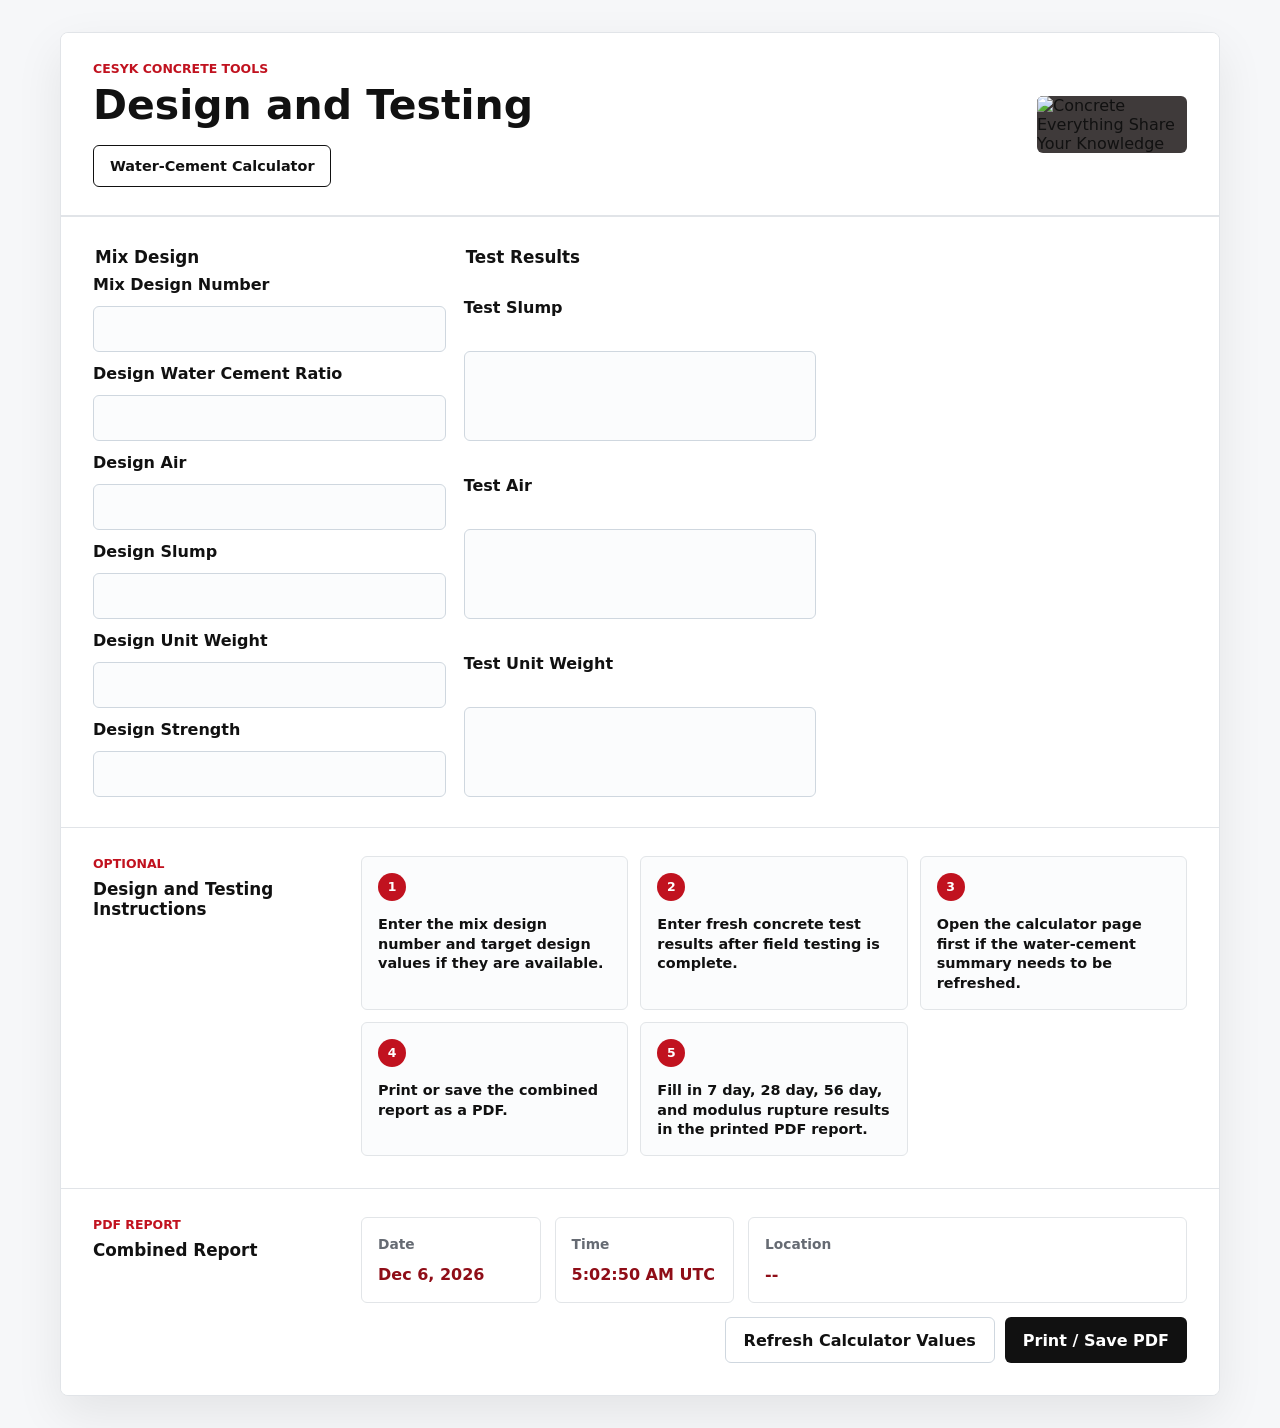
==== design-testing.html @ f67fa442 "Add files via upload" ====
<!doctype html>
<html lang="en">
  <head>
    <meta charset="utf-8">
    <meta name="viewport" content="width=device-width, initial-scale=1">
    <title>CESYK Design and Testing</title>
    <meta
      name="description"
      content="Design and testing report page for the CESYK water-cement ratio calculator."
    >
    <link rel="stylesheet" href="styles.css">
  </head>
  <body>
    <main class="app-shell">
      <section class="workspace" aria-labelledby="design-title">
        <div class="masthead simple-masthead">
          <div>
            <p class="eyebrow">CESYK Concrete Tools</p>
            <h1 id="design-title">Design and Testing</h1>
            <a class="page-link" href="index.html">Water-Cement Calculator</a>
          </div>
          <img
            class="brand-logo"
            src="assets/logo.png"
            alt="Concrete Everything Share Your Knowledge"
          >
        </div>

        <form class="design-form" id="designForm">
          <fieldset class="design-panel">
            <legend>Mix Design</legend>

            <label for="mixDesignNumber">Mix Design Number</label>
            <input id="mixDesignNumber" name="mixDesignNumber" type="text">

            <label for="designWaterCementRatio">Design Water Cement Ratio</label>
            <input id="designWaterCementRatio" name="designWaterCementRatio" type="number" min="0" step="0.001">

            <label for="designAir">Design Air</label>
            <input id="designAir" name="designAir" type="number" min="0" step="0.1">

            <label for="designSlump">Design Slump</label>
            <input id="designSlump" name="designSlump" type="number" min="0" step="0.25">

            <label for="designUnitWeight">Design Unit Weight</label>
            <input id="designUnitWeight" name="designUnitWeight" type="number" min="0" step="0.1">

            <label for="designStrength">Design Strength</label>
            <input id="designStrength" name="designStrength" type="number" min="0" step="1">
          </fieldset>

          <fieldset class="design-panel">
            <legend>Test Results</legend>

            <label for="testSlump">Test Slump</label>
            <input id="testSlump" name="testSlump" type="number" min="0" step="0.25">

            <label for="testAir">Test Air</label>
            <input id="testAir" name="testAir" type="number" min="0" step="0.1">

            <label for="testUnitWeight">Test Unit Weight</label>
            <input id="testUnitWeight" name="testUnitWeight" type="number" min="0" step="0.1">
          </fieldset>
        </form>

        <section class="instructions" aria-labelledby="design-instructions-title">
          <div>
            <p class="eyebrow dark">Optional</p>
            <h2 id="design-instructions-title">Design and Testing Instructions</h2>
          </div>
          <ol>
            <li>Enter the mix design number and target design values if they are available.</li>
            <li>Enter fresh concrete test results after field testing is complete.</li>
            <li>Open the calculator page first if the water-cement summary needs to be refreshed.</li>
            <li>Print or save the combined report as a PDF.</li>
            <li>Fill in 7 day, 28 day, 56 day, and modulus rupture results in the printed PDF report.</li>
          </ol>
        </section>

        <section class="report-actions" aria-labelledby="design-report-title">
          <div>
            <p class="eyebrow dark">PDF Report</p>
            <h2 id="design-report-title">Combined Report</h2>
          </div>
          <div class="report-content">
            <div class="report-meta">
              <article>
                <span>Date</span>
                <output id="designReportDate">--</output>
              </article>
              <article>
                <span>Time</span>
                <output id="designReportTime">--</output>
              </article>
              <article>
                <span>Location</span>
                <output id="designReportLocation">--</output>
              </article>
            </div>
            <div class="report-buttons horizontal-buttons">
              <button class="secondary-button" id="loadReportValues" type="button">Refresh Calculator Values</button>
              <button class="print-button" id="printCombinedReport" type="button">Print / Save PDF</button>
            </div>
          </div>
        </section>
        <section class="print-report-document" id="combinedPrintReport" aria-label="Combined printable report"></section>
      </section>
    </main>

    <script src="design-testing.js"></script>
  </body>
</html>
---- styles.css ----
:root {
  color-scheme: light;
  --bg: #f6f7f9;
  --surface: #ffffff;
  --ink: #111111;
  --muted: #666b73;
  --line: #e1e4e8;
  --accent: #c1121f;
  --accent-strong: #8f0d17;
  --field: #fbfcfd;
  --shadow: 0 18px 48px rgba(17, 17, 17, 0.08);
}

* {
  box-sizing: border-box;
}

body {
  margin: 0;
  min-height: 100vh;
  background: var(--bg);
  color: var(--ink);
  font-family:
    Inter, ui-sans-serif, system-ui, -apple-system, BlinkMacSystemFont, "Segoe UI",
    sans-serif;
}

.app-shell {
  width: min(1160px, calc(100% - 32px));
  min-height: 100vh;
  margin: 0 auto;
  display: grid;
  align-items: center;
  padding: 32px 0;
}

.workspace {
  background: var(--surface);
  border: 1px solid var(--line);
  border-radius: 8px;
  box-shadow: var(--shadow);
  overflow: hidden;
}

.masthead {
  display: grid;
  grid-template-columns: minmax(0, 1fr) minmax(120px, 180px) 250px;
  justify-content: space-between;
  gap: 24px;
  align-items: center;
  padding: 28px 32px;
  background: #ffffff;
  color: var(--ink);
  border-bottom: 1px solid var(--line);
}

.page-link {
  width: fit-content;
  margin-top: 18px;
  border: 1px solid var(--ink);
  border-radius: 6px;
  display: inline-flex;
  align-items: center;
  min-height: 42px;
  padding: 0 16px;
  color: var(--ink);
  font-size: 0.9rem;
  font-weight: 850;
  text-decoration: none;
}

.page-link:hover,
.page-link:focus {
  border-color: var(--accent);
  background: var(--accent);
  color: #ffffff;
  outline: 0;
}

.simple-masthead {
  grid-template-columns: minmax(0, 1fr) minmax(120px, 180px);
}

.brand-logo {
  width: min(100%, 150px);
  max-height: 150px;
  border-radius: 6px;
  object-fit: contain;
  justify-self: end;
  background: #3f3a3a;
}

.eyebrow {
  margin: 0 0 8px;
  color: var(--accent);
  font-size: 0.78rem;
  font-weight: 800;
  text-transform: uppercase;
}

.eyebrow.dark {
  color: var(--accent);
}

h1,
h2,
legend,
p {
  margin-top: 0;
}

h1 {
  margin-bottom: 0;
  max-width: 760px;
  font-size: clamp(1.9rem, 3.2vw, 3rem);
  line-height: 1.06;
  letter-spacing: 0;
}

.ratio-meter {
  min-height: 118px;
  padding: 20px;
  border: 1px solid var(--line);
  border-left: 5px solid var(--accent);
  border-radius: 8px;
  display: grid;
  align-content: center;
  justify-items: start;
  background: #fbfcfd;
}

.ratio-label {
  color: var(--muted);
  font-size: 0.82rem;
  font-weight: 800;
  text-transform: uppercase;
}

#ratio {
  margin-top: 8px;
  color: var(--accent-strong);
  font-size: 2.85rem;
  font-weight: 850;
  line-height: 1;
}

.calculator {
  display: grid;
  grid-template-columns: minmax(340px, 0.82fr) minmax(480px, 1.18fr);
  gap: 0;
}

fieldset,
.results-panel {
  border: 0;
  margin: 0;
  padding: 30px 32px;
}

.input-panel {
  display: grid;
  grid-template-columns: minmax(0, 1fr) 156px;
  align-content: start;
  gap: 16px 18px;
  background: #ffffff;
  border-right: 1px solid var(--line);
}

legend,
h2 {
  grid-column: 1 / -1;
  margin-bottom: 8px;
  font-size: 1.05rem;
  font-weight: 850;
}

.panel-heading {
  display: flex;
  justify-content: space-between;
  gap: 20px;
  align-items: end;
  margin-bottom: 18px;
}

.panel-heading h2 {
  margin-bottom: 0;
}

label {
  display: flex;
  justify-content: space-between;
  gap: 12px;
  align-items: center;
  min-height: 46px;
  color: var(--ink);
  font-weight: 700;
}

.combined-report,
.design-form {
  padding: 30px 32px;
  border-top: 1px solid var(--line);
  background: #ffffff;
}

.combined-report {
  display: grid;
  grid-template-columns: 240px minmax(0, 1fr);
  gap: 28px;
}

.design-form {
  display: grid;
  grid-template-columns: repeat(3, minmax(0, 1fr));
  gap: 18px;
}

.design-panel {
  display: grid;
  grid-template-columns: minmax(0, 1fr);
  gap: 12px;
  padding: 0;
}

.design-panel label {
  min-height: 0;
}

.design-panel input {
  text-align: left;
}

.break-panel input {
  min-height: 54px;
}

.horizontal-buttons {
  grid-template-columns: repeat(2, max-content);
  justify-content: end;
}

.unit {
  color: var(--muted);
  font-size: 0.82rem;
  font-weight: 750;
  white-space: nowrap;
}

input,
select {
  width: 100%;
  min-height: 46px;
  border: 1px solid #cfd7df;
  border-radius: 6px;
  background: var(--field);
  color: var(--ink);
  font: inherit;
  font-weight: 760;
  padding: 0 12px;
}

input {
  text-align: right;
}

select {
  cursor: pointer;
}

input:focus,
select:focus {
  border-color: var(--accent);
  box-shadow: 0 0 0 3px rgba(193, 18, 31, 0.12);
  outline: 0;
}

.results-panel {
  background: var(--surface);
}

.report-actions {
  display: grid;
  grid-template-columns: 240px minmax(0, 1fr);
  gap: 28px;
  padding: 28px 32px 32px;
  border-top: 1px solid var(--line);
  background: #ffffff;
}

.report-actions h2 {
  margin-bottom: 0;
}

.print-report-document {
  display: none;
}

.report-content {
  display: grid;
  gap: 14px;
}

.report-meta,
.report-tools {
  display: grid;
  gap: 14px;
}

.report-meta {
  grid-template-columns: minmax(150px, 0.45fr) minmax(170px, 0.45fr) minmax(260px, 1.1fr);
}

.report-meta article {
  min-height: 86px;
}

.report-meta output {
  font-size: 1rem;
}

.report-tools {
  grid-template-columns: minmax(220px, 0.8fr) minmax(240px, 1fr) auto;
  align-items: stretch;
}

.photo-control {
  min-height: 92px;
  padding: 16px;
  border: 1px solid #e2e5e8;
  border-radius: 6px;
  display: grid;
  align-content: space-between;
  background: #fbfcfd;
  cursor: pointer;
}

.photo-control span,
.ticket-preview span {
  color: var(--muted);
  font-size: 0.86rem;
  font-weight: 800;
}

.photo-control strong {
  color: var(--ink);
  font-size: 1rem;
  font-weight: 850;
  overflow-wrap: anywhere;
}

#ticketPhoto {
  position: absolute;
  width: 1px;
  height: 1px;
  opacity: 0;
  pointer-events: none;
}

.ticket-preview {
  min-height: 92px;
  border: 1px dashed #cfd7df;
  border-radius: 6px;
  display: grid;
  place-items: center;
  overflow: hidden;
  background: #ffffff;
}

.ticket-preview img {
  width: 100%;
  height: 100%;
  max-height: 180px;
  object-fit: contain;
  display: block;
  background: #ffffff;
}

.report-buttons {
  display: grid;
  gap: 10px;
  align-self: center;
}

.print-button,
.secondary-button {
  min-width: 154px;
  min-height: 46px;
  border: 0;
  border-radius: 6px;
  align-self: center;
  background: var(--ink);
  color: #ffffff;
  cursor: pointer;
  font: inherit;
  font-weight: 850;
  padding: 0 18px;
}

.secondary-button {
  border: 1px solid #cfd7df;
  background: #ffffff;
  color: var(--ink);
}

.print-button:focus,
.print-button:hover,
.secondary-button:focus,
.secondary-button:hover {
  background: var(--accent);
  color: #ffffff;
  outline: 0;
}

.instructions {
  display: grid;
  grid-template-columns: 240px minmax(0, 1fr);
  gap: 28px;
  padding: 28px 32px 32px;
  border-top: 1px solid var(--line);
  background: #ffffff;
}

.instructions h2 {
  margin-bottom: 0;
}

.instructions ol {
  margin: 0;
  padding: 0;
  display: grid;
  grid-template-columns: repeat(3, minmax(0, 1fr));
  gap: 12px;
  counter-reset: instruction-step;
  list-style: none;
}

.instructions li {
  min-height: 126px;
  padding: 16px;
  border: 1px solid #e2e5e8;
  border-radius: 6px;
  background: #fbfcfd;
  color: var(--ink);
  font-size: 0.9rem;
  font-weight: 680;
  line-height: 1.35;
}

.instructions li::before {
  counter-increment: instruction-step;
  content: counter(instruction-step);
  width: 28px;
  height: 28px;
  margin-bottom: 14px;
  border-radius: 999px;
  display: grid;
  place-items: center;
  background: var(--accent);
  color: #ffffff;
  font-size: 0.78rem;
  font-weight: 850;
}

.result-grid {
  display: grid;
  grid-template-columns: repeat(3, minmax(0, 1fr));
  gap: 14px;
}

article {
  min-height: 112px;
  border: 1px solid #e2e5e8;
  border-radius: 6px;
  padding: 18px 16px;
  display: grid;
  align-content: space-between;
  background: #ffffff;
}

article span {
  color: var(--muted);
  font-size: 0.86rem;
  font-weight: 800;
}

article output {
  color: var(--accent-strong);
  font-size: 1.34rem;
  font-weight: 850;
  line-height: 1.15;
  overflow-wrap: anywhere;
}

@media (max-width: 820px) {
  .app-shell {
    width: min(100% - 20px, 620px);
    align-items: start;
    padding: 10px 0;
  }

  .masthead,
  .calculator {
    display: grid;
    grid-template-columns: 1fr;
  }

  .masthead {
    padding: 22px;
  }

  .brand-logo {
    justify-self: start;
    max-width: 160px;
  }

  .ratio-meter {
    justify-items: start;
    min-width: 0;
    min-height: 94px;
  }

  .input-panel {
    grid-template-columns: 1fr;
    border-right: 0;
    border-bottom: 1px solid var(--line);
  }

  label {
    min-height: 24px;
  }

  input,
  select {
    margin-bottom: 4px;
  }

  .result-grid {
    grid-template-columns: 1fr;
  }

  .report-actions {
    grid-template-columns: 1fr;
    padding: 24px 22px;
  }

  .combined-report,
  .design-form {
    grid-template-columns: 1fr;
    padding: 24px 22px;
  }

  .horizontal-buttons {
    grid-template-columns: 1fr;
  }

  .report-tools {
    grid-template-columns: 1fr;
  }

  .report-meta {
    grid-template-columns: 1fr;
  }

  .print-button,
  .secondary-button {
    width: 100%;
  }

  .instructions {
    grid-template-columns: 1fr;
    padding: 24px 22px;
  }

  .instructions ol {
    grid-template-columns: 1fr;
  }

  .instructions li {
    min-height: 0;
  }
}

@media print {
  @page {
    margin: 0.45in;
  }

  body {
    background: #ffffff;
  }

  .app-shell {
    width: 100%;
    min-height: 0;
    padding: 0;
  }

  .masthead,
  .calculator,
  .combined-report,
  .design-form,
  .report-actions,
  .instructions {
    display: none;
  }

  .workspace {
    border: 0;
    box-shadow: none;
    overflow: visible;
  }

  .print-report-document {
    display: block;
    color: #111111;
    font-size: 10.5pt;
  }

  .print-report-header {
    display: grid;
    grid-template-columns: 92px minmax(0, 1fr);
    gap: 18px;
    align-items: center;
    padding-bottom: 16px;
    border-bottom: 2px solid #111111;
  }

  .print-report-header img {
    width: 92px;
    height: 92px;
    object-fit: contain;
    background: #3f3a3a;
  }

  .print-report-header h1 {
    font-size: 22pt;
    line-height: 1.1;
  }

  .print-report-document section {
    margin-top: 16px;
    break-inside: avoid;
  }

  .print-report-document h2 {
    margin-bottom: 8px;
    padding-bottom: 5px;
    border-bottom: 1px solid #cfd7df;
    font-size: 13pt;
  }

  .print-grid {
    display: grid;
    grid-template-columns: repeat(4, minmax(0, 1fr));
    gap: 8px;
  }

  .print-grid article {
    min-height: 58px;
    padding: 9px;
    border: 1px solid #cfd7df;
    border-radius: 0;
  }

  .print-grid span {
    color: #666b73;
    font-size: 8.5pt;
    font-weight: 800;
  }

  .print-grid strong {
    color: #111111;
    font-size: 10.5pt;
    font-weight: 850;
  }

  .print-fill-grid {
    grid-template-columns: repeat(2, minmax(0, 1fr));
  }

  .print-fill-field {
    min-height: 88px;
  }

  .print-fill-field div {
    height: 38px;
    margin-top: 12px;
    border-bottom: 1.5px solid #111111;
  }
}
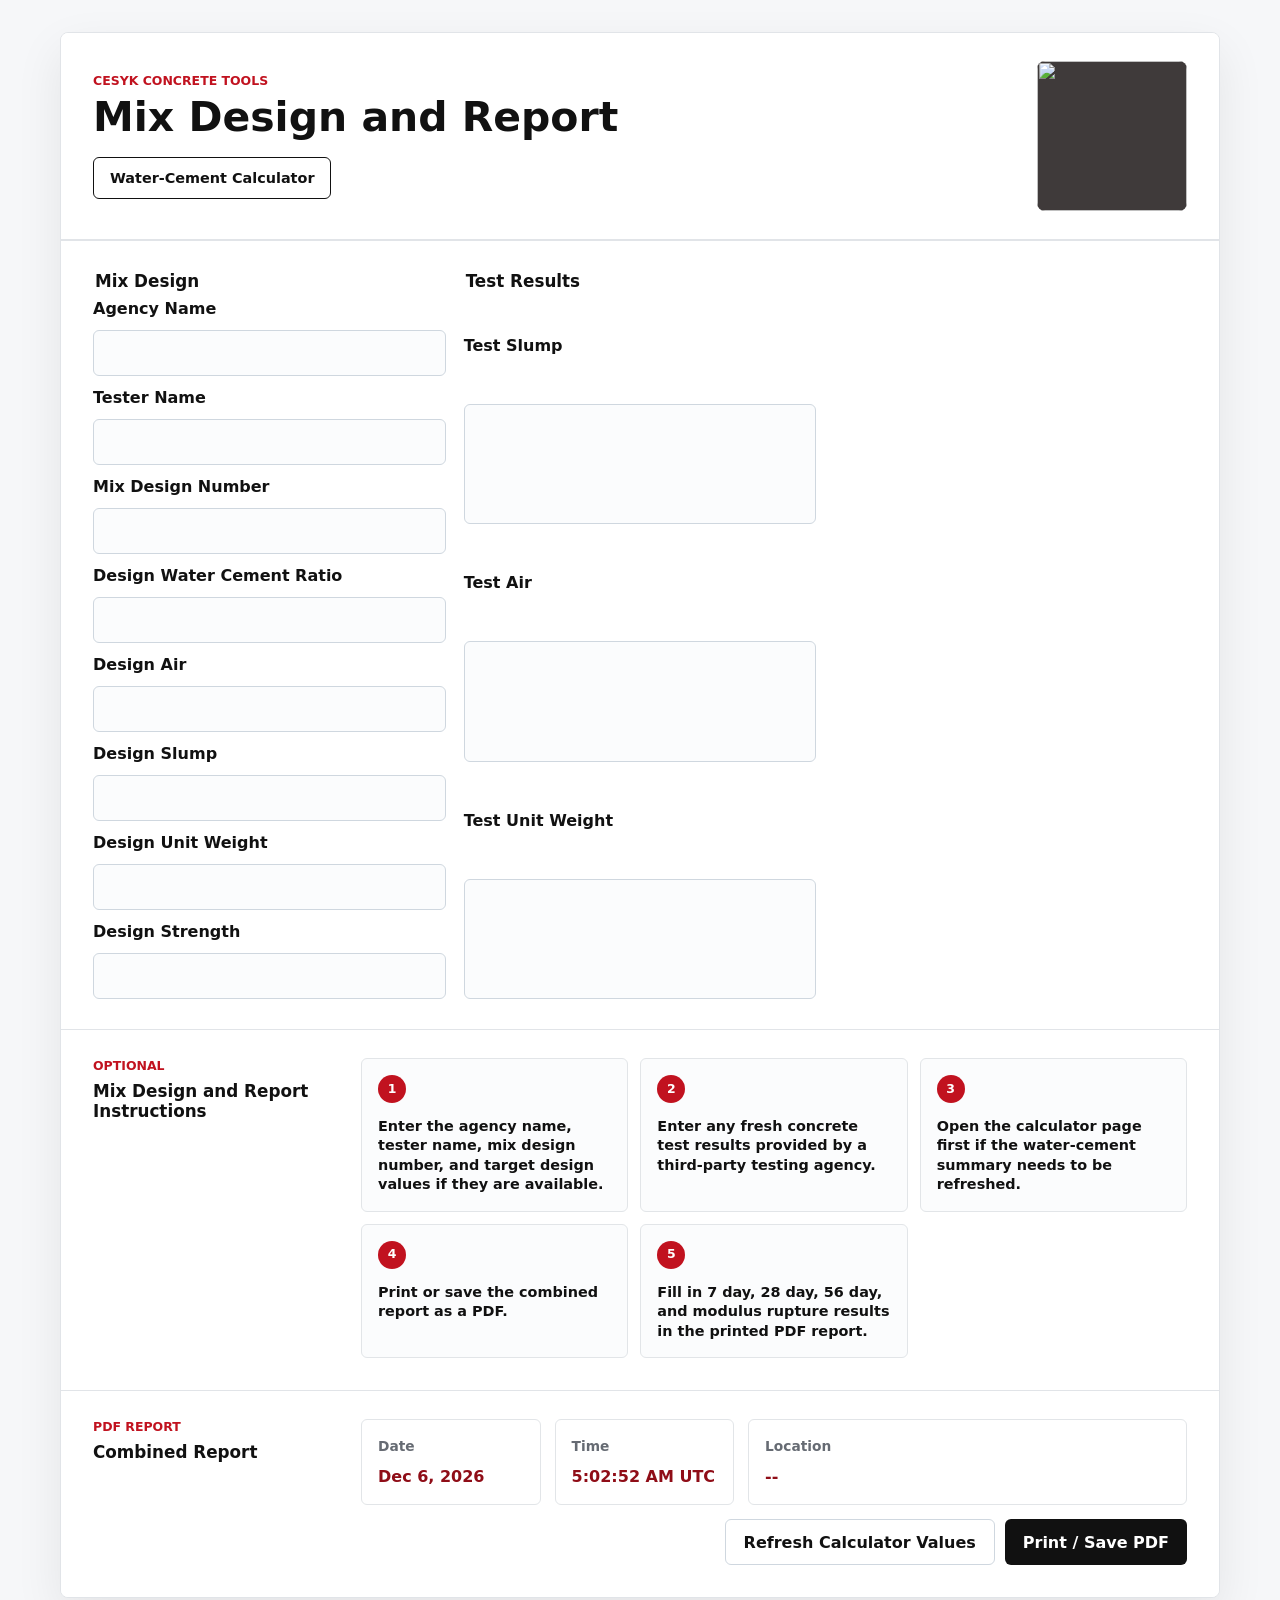
==== commit b5582ed1: "Add files via upload" ====
--- a/design-testing.html
+++ b/design-testing.html
@@ -3,7 +3,7 @@
   <head>
     <meta charset="utf-8">
     <meta name="viewport" content="width=device-width, initial-scale=1">
-    <title>CESYK Design and Testing</title>
+    <title>CESYK Mix Design and Report</title>
     <meta
       name="description"
       content="Design and testing report page for the CESYK water-cement ratio calculator."
@@ -16,19 +16,23 @@
         <div class="masthead simple-masthead">
           <div>
             <p class="eyebrow">CESYK Concrete Tools</p>
-            <h1 id="design-title">Design and Testing</h1>
+            <h1 id="design-title">Mix Design and Report</h1>
             <a class="page-link" href="index.html">Water-Cement Calculator</a>
           </div>
-          <img
-            class="brand-logo"
-            src="assets/logo.png"
-            alt="Concrete Everything Share Your Knowledge"
-          >
+          <div class="brand-mark" aria-label="Concrete Everything Share Your Knowledge">
+            <img class="brand-logo" src="./assets/logo.png" alt="">
+          </div>
         </div>
 
         <form class="design-form" id="designForm">
           <fieldset class="design-panel">
             <legend>Mix Design</legend>
+
+            <label for="agencyName">Agency Name</label>
+            <input id="agencyName" name="agencyName" type="text">
+
+            <label for="testerName">Tester Name</label>
+            <input id="testerName" name="testerName" type="text">
 
             <label for="mixDesignNumber">Mix Design Number</label>
             <input id="mixDesignNumber" name="mixDesignNumber" type="text">
@@ -66,11 +70,11 @@
         <section class="instructions" aria-labelledby="design-instructions-title">
           <div>
             <p class="eyebrow dark">Optional</p>
-            <h2 id="design-instructions-title">Design and Testing Instructions</h2>
+            <h2 id="design-instructions-title">Mix Design and Report Instructions</h2>
           </div>
           <ol>
-            <li>Enter the mix design number and target design values if they are available.</li>
-            <li>Enter fresh concrete test results after field testing is complete.</li>
+            <li>Enter the agency name, tester name, mix design number, and target design values if they are available.</li>
+            <li>Enter any fresh concrete test results provided by a third-party testing agency.</li>
             <li>Open the calculator page first if the water-cement summary needs to be refreshed.</li>
             <li>Print or save the combined report as a PDF.</li>
             <li>Fill in 7 day, 28 day, 56 day, and modulus rupture results in the printed PDF report.</li>
--- a/styles.css
+++ b/styles.css
@@ -81,13 +81,22 @@
   grid-template-columns: minmax(0, 1fr) minmax(120px, 180px);
 }
 
-.brand-logo {
-  width: min(100%, 150px);
-  max-height: 150px;
-  border-radius: 6px;
-  object-fit: contain;
+.brand-mark {
+  width: 150px;
+  height: 150px;
+  border-radius: 8px;
+  display: grid;
+  place-items: center;
   justify-self: end;
   background: #3f3a3a;
+  overflow: hidden;
+}
+
+.brand-logo {
+  width: 100%;
+  height: 100%;
+  object-fit: contain;
+  display: block;
 }
 
 .eyebrow {
@@ -508,9 +517,10 @@
     padding: 22px;
   }
 
-  .brand-logo {
+  .brand-mark {
     justify-self: start;
-    max-width: 160px;
+    width: 132px;
+    height: 132px;
   }
 
   .ratio-meter {
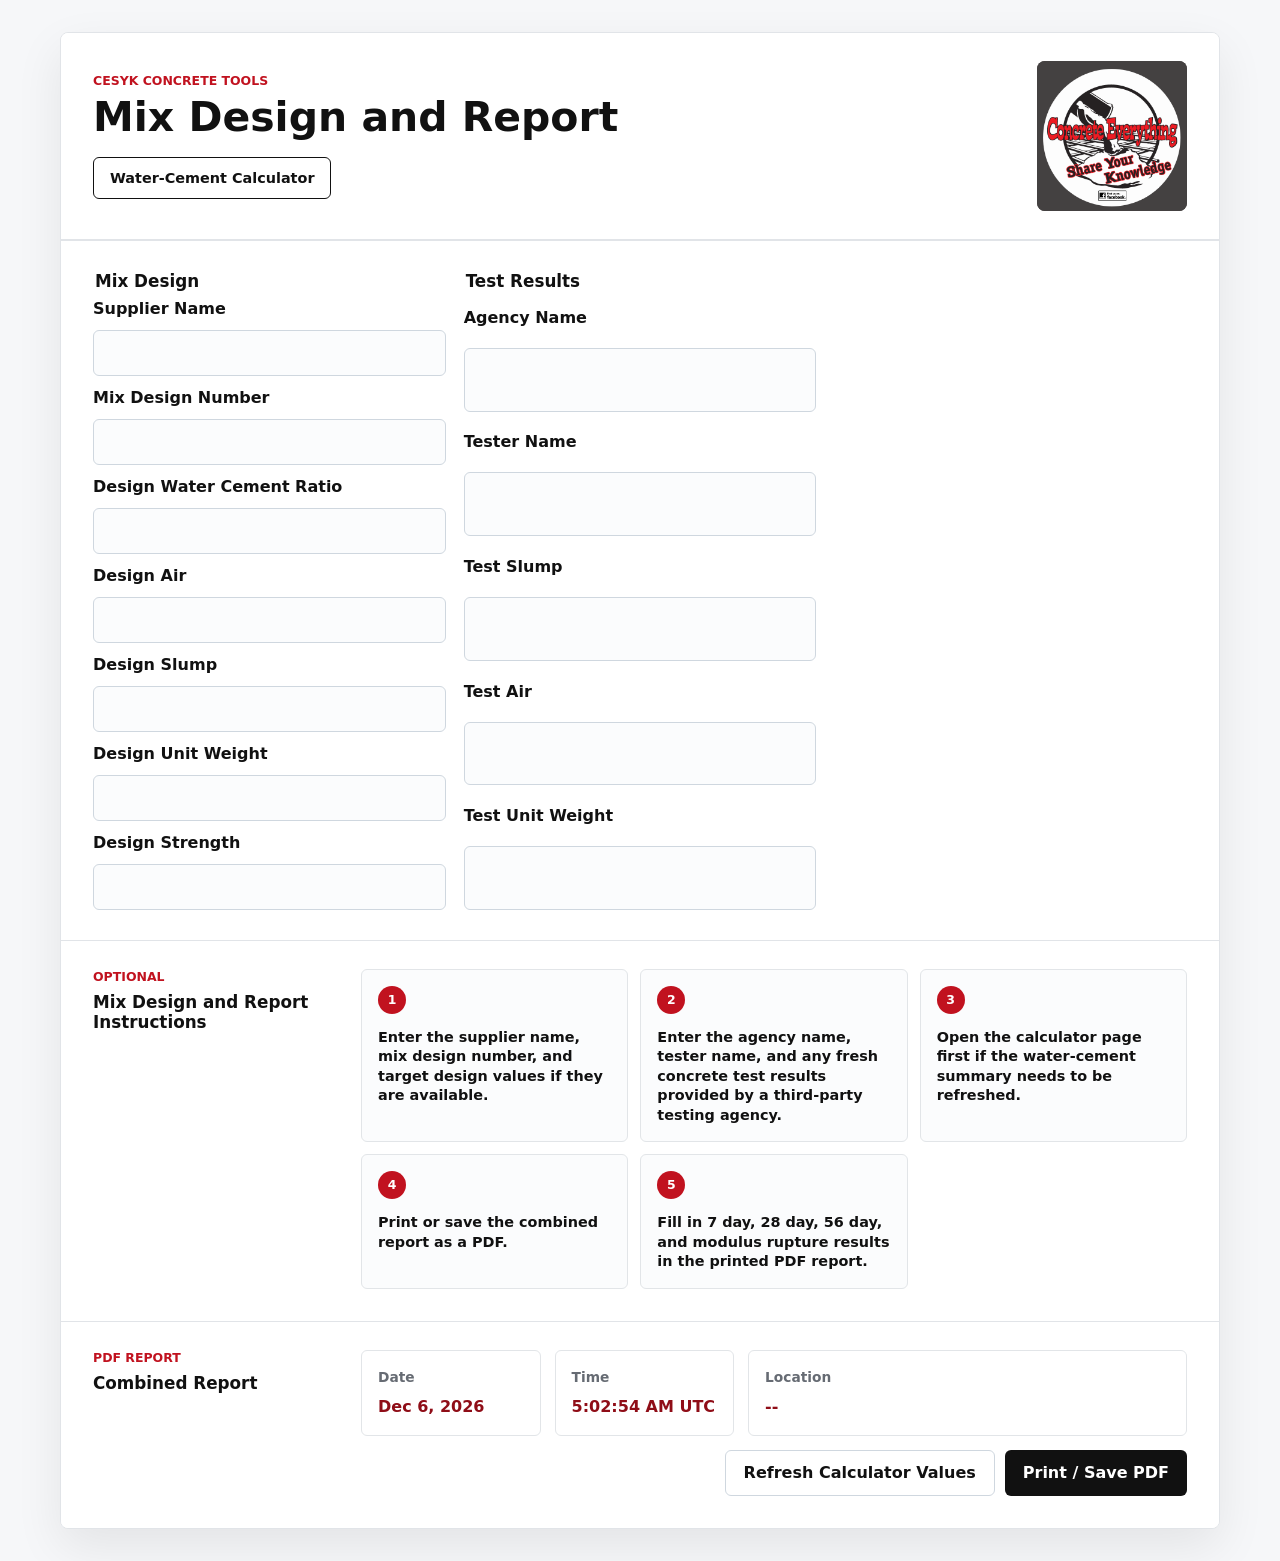
==== commit 50b2eb22: "Add files via upload" ====
--- a/design-testing.html
+++ b/design-testing.html
@@ -20,7 +20,7 @@
             <a class="page-link" href="index.html">Water-Cement Calculator</a>
           </div>
           <div class="brand-mark" aria-label="Concrete Everything Share Your Knowledge">
-            <img class="brand-logo" src="./assets/logo.png" alt="">
+            <img class="brand-logo" src="./assets/logo.png" alt="" data-cesyk-logo>
           </div>
         </div>
 
@@ -28,11 +28,8 @@
           <fieldset class="design-panel">
             <legend>Mix Design</legend>
 
-            <label for="agencyName">Agency Name</label>
-            <input id="agencyName" name="agencyName" type="text">
-
-            <label for="testerName">Tester Name</label>
-            <input id="testerName" name="testerName" type="text">
+            <label for="supplierName">Supplier Name</label>
+            <input id="supplierName" name="supplierName" type="text">
 
             <label for="mixDesignNumber">Mix Design Number</label>
             <input id="mixDesignNumber" name="mixDesignNumber" type="text">
@@ -56,6 +53,12 @@
           <fieldset class="design-panel">
             <legend>Test Results</legend>
 
+            <label for="agencyName">Agency Name</label>
+            <input id="agencyName" name="agencyName" type="text">
+
+            <label for="testerName">Tester Name</label>
+            <input id="testerName" name="testerName" type="text">
+
             <label for="testSlump">Test Slump</label>
             <input id="testSlump" name="testSlump" type="number" min="0" step="0.25">
 
@@ -73,8 +76,8 @@
             <h2 id="design-instructions-title">Mix Design and Report Instructions</h2>
           </div>
           <ol>
-            <li>Enter the agency name, tester name, mix design number, and target design values if they are available.</li>
-            <li>Enter any fresh concrete test results provided by a third-party testing agency.</li>
+            <li>Enter the supplier name, mix design number, and target design values if they are available.</li>
+            <li>Enter the agency name, tester name, and any fresh concrete test results provided by a third-party testing agency.</li>
             <li>Open the calculator page first if the water-cement summary needs to be refreshed.</li>
             <li>Print or save the combined report as a PDF.</li>
             <li>Fill in 7 day, 28 day, 56 day, and modulus rupture results in the printed PDF report.</li>
@@ -111,6 +114,7 @@
       </section>
     </main>
 
+    <script src="brand-assets.js"></script>
     <script src="design-testing.js"></script>
   </body>
 </html>
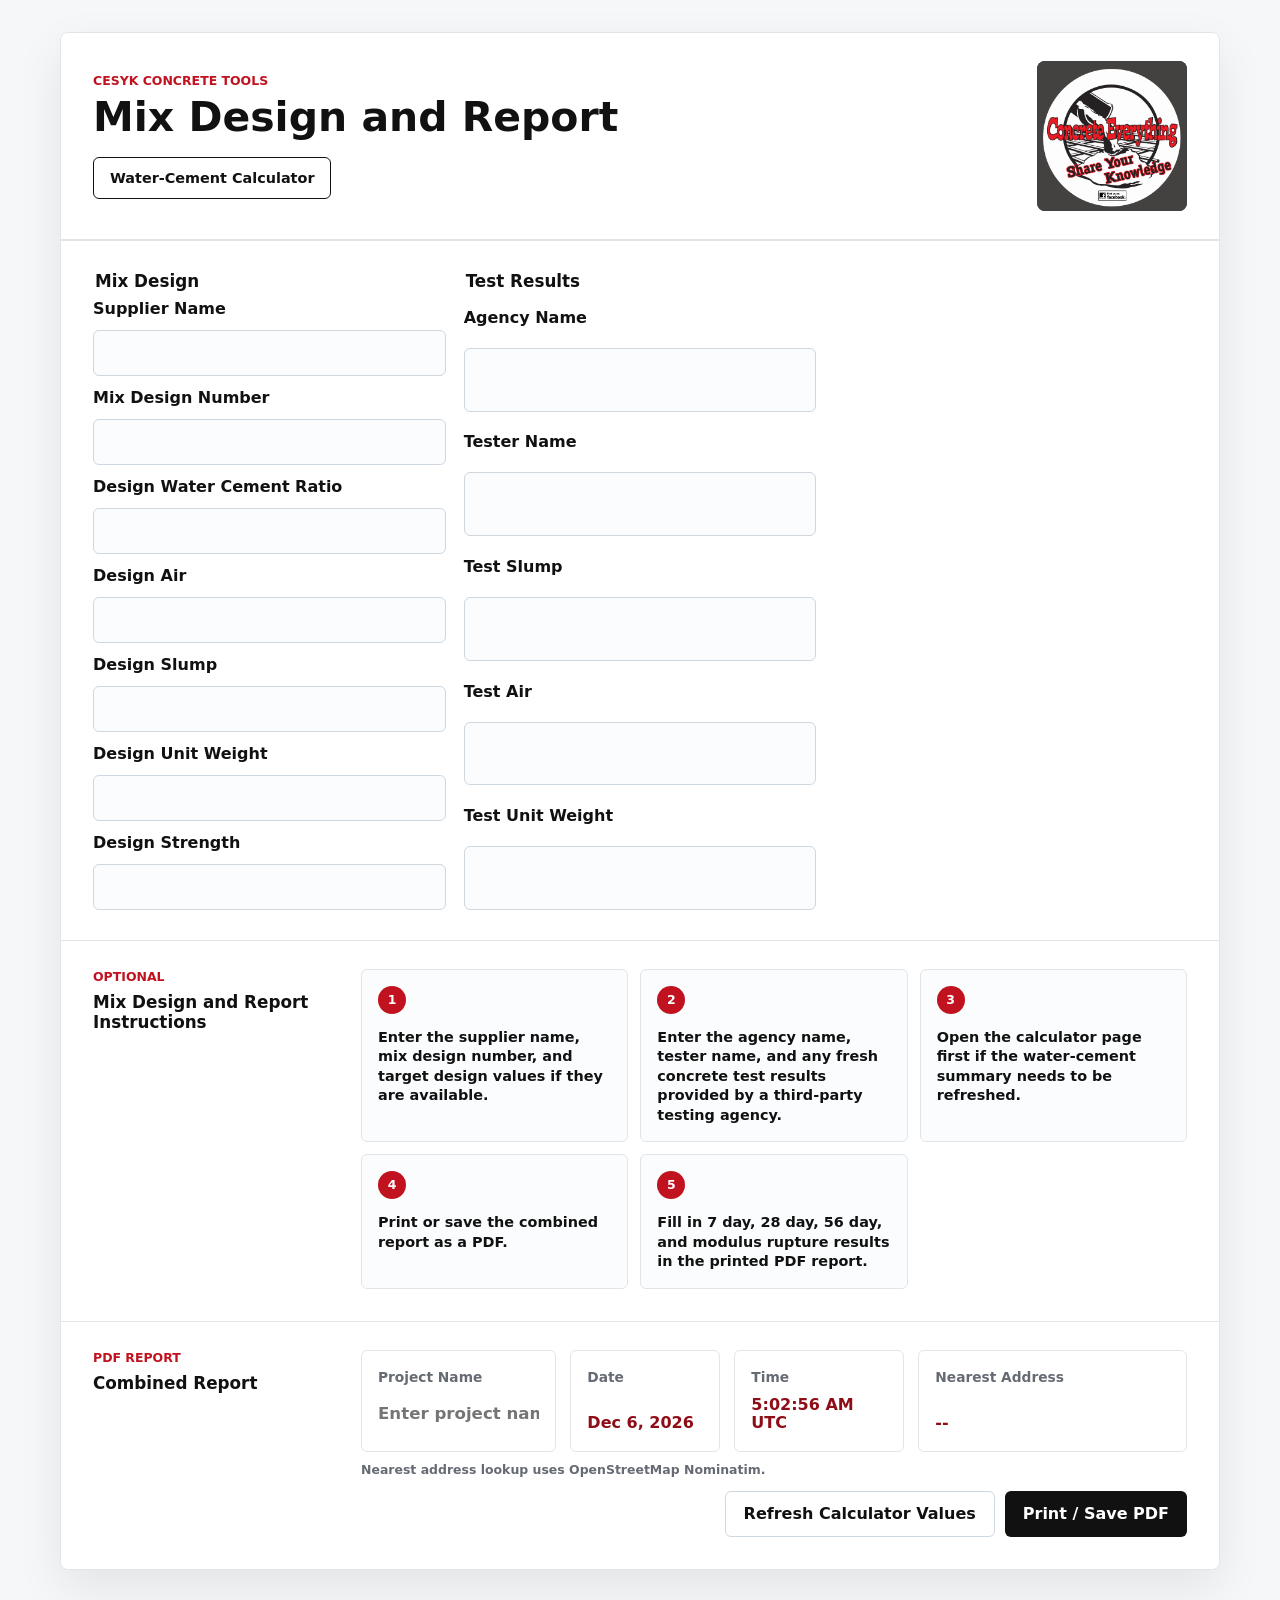
==== commit e4e35969: "Add files via upload" ====
--- a/design-testing.html
+++ b/design-testing.html
@@ -91,6 +91,10 @@
           </div>
           <div class="report-content">
             <div class="report-meta">
+              <article class="report-field">
+                <label for="designProjectName">Project Name</label>
+                <input id="designProjectName" name="designProjectName" type="text" placeholder="Enter project name">
+              </article>
               <article>
                 <span>Date</span>
                 <output id="designReportDate">--</output>
@@ -100,10 +104,11 @@
                 <output id="designReportTime">--</output>
               </article>
               <article>
-                <span>Location</span>
+                <span>Nearest Address</span>
                 <output id="designReportLocation">--</output>
               </article>
             </div>
+            <p class="location-attribution">Nearest address lookup uses OpenStreetMap Nominatim.</p>
             <div class="report-buttons horizontal-buttons">
               <button class="secondary-button" id="loadReportValues" type="button">Refresh Calculator Values</button>
               <button class="print-button" id="printCombinedReport" type="button">Print / Save PDF</button>
--- a/styles.css
+++ b/styles.css
@@ -316,7 +316,7 @@
 }
 
 .report-meta {
-  grid-template-columns: minmax(150px, 0.45fr) minmax(170px, 0.45fr) minmax(260px, 1.1fr);
+  grid-template-columns: minmax(190px, 0.8fr) minmax(150px, 0.45fr) minmax(170px, 0.45fr) minmax(260px, 1.1fr);
 }
 
 .report-meta article {
@@ -325,6 +325,40 @@
 
 .report-meta output {
   font-size: 1rem;
+}
+
+.report-field {
+  gap: 10px;
+}
+
+.report-field label {
+  min-height: 0;
+  display: block;
+  color: var(--muted);
+  font-size: 0.86rem;
+  font-weight: 800;
+}
+
+.report-field input {
+  min-height: 38px;
+  padding: 0;
+  border: 0;
+  background: transparent;
+  color: var(--accent-strong);
+  text-align: left;
+  font-size: 1.04rem;
+  font-weight: 850;
+}
+
+.report-field input:focus {
+  box-shadow: none;
+}
+
+.location-attribution {
+  margin: -4px 0 0;
+  color: var(--muted);
+  font-size: 0.78rem;
+  font-weight: 700;
 }
 
 .report-tools {
@@ -659,6 +693,25 @@
     font-size: 13pt;
   }
 
+  .print-ticket-section figure {
+    margin: 0;
+    display: grid;
+    gap: 6px;
+  }
+
+  .print-ticket-section img {
+    width: 100%;
+    max-height: 4.75in;
+    border: 1px solid #cfd7df;
+    object-fit: contain;
+  }
+
+  .print-ticket-section figcaption {
+    color: #666b73;
+    font-size: 8.5pt;
+    font-weight: 800;
+  }
+
   .print-grid {
     display: grid;
     grid-template-columns: repeat(4, minmax(0, 1fr));
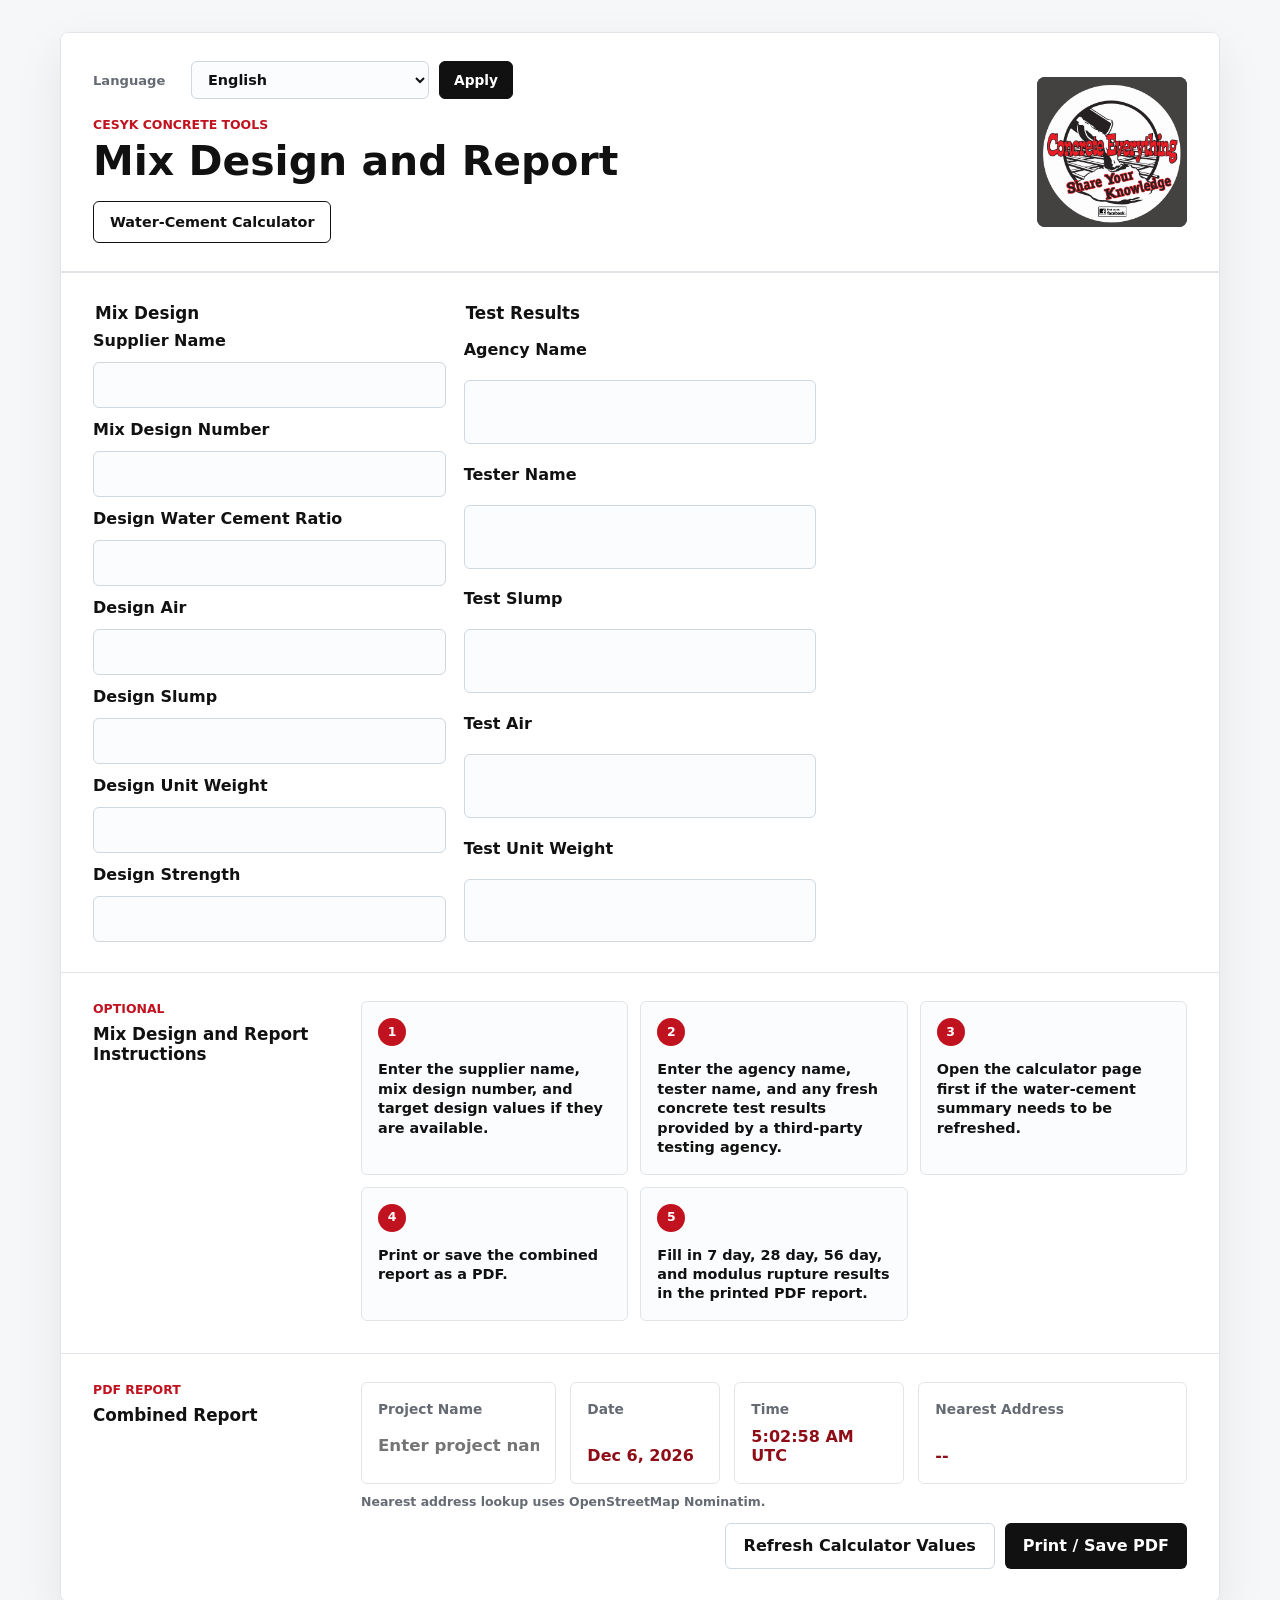
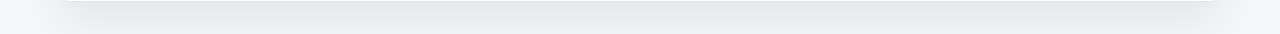
==== commit 9500afad: "Add files via upload" ====
--- a/design-testing.html
+++ b/design-testing.html
@@ -15,6 +15,22 @@
       <section class="workspace" aria-labelledby="design-title">
         <div class="masthead simple-masthead">
           <div>
+            <label class="language-control" for="languageSelect">
+              <span>Language</span>
+              <select class="language-select" id="languageSelect" name="languageSelect">
+                <option value="en">English</option>
+                <option value="zh">Mandarin Chinese</option>
+                <option value="hi">Hindi</option>
+                <option value="es">Spanish</option>
+                <option value="fr">French</option>
+                <option value="ar">Arabic</option>
+                <option value="bn">Bengali</option>
+                <option value="pt">Portuguese</option>
+                <option value="ru">Russian</option>
+                <option value="ur">Urdu</option>
+              </select>
+              <button class="language-apply" type="button">Apply</button>
+            </label>
             <p class="eyebrow">CESYK Concrete Tools</p>
             <h1 id="design-title">Mix Design and Report</h1>
             <a class="page-link" href="index.html">Water-Cement Calculator</a>
@@ -119,6 +135,7 @@
       </section>
     </main>
 
+    <script src="i18n.js"></script>
     <script src="brand-assets.js"></script>
     <script src="design-testing.js"></script>
   </body>
--- a/styles.css
+++ b/styles.css
@@ -77,6 +77,44 @@
   outline: 0;
 }
 
+.language-control {
+  width: min(420px, 100%);
+  min-height: 0;
+  margin: 0 0 18px;
+  display: grid;
+  grid-template-columns: 88px minmax(0, 1fr) auto;
+  gap: 10px;
+  align-items: center;
+  color: var(--muted);
+  font-size: 0.82rem;
+  font-weight: 850;
+}
+
+.language-control select {
+  min-height: 38px;
+  font-size: 0.9rem;
+}
+
+.language-apply {
+  min-height: 38px;
+  border: 1px solid var(--ink);
+  border-radius: 6px;
+  background: var(--ink);
+  color: #ffffff;
+  cursor: pointer;
+  font: inherit;
+  font-size: 0.86rem;
+  font-weight: 850;
+  padding: 0 14px;
+}
+
+.language-apply:hover,
+.language-apply:focus {
+  border-color: var(--accent);
+  background: var(--accent);
+  outline: 0;
+}
+
 .simple-masthead {
   grid-template-columns: minmax(0, 1fr) minmax(120px, 180px);
 }
@@ -573,6 +611,10 @@
     min-height: 24px;
   }
 
+  .language-control {
+    grid-template-columns: 1fr;
+  }
+
   input,
   select {
     margin-bottom: 4px;
